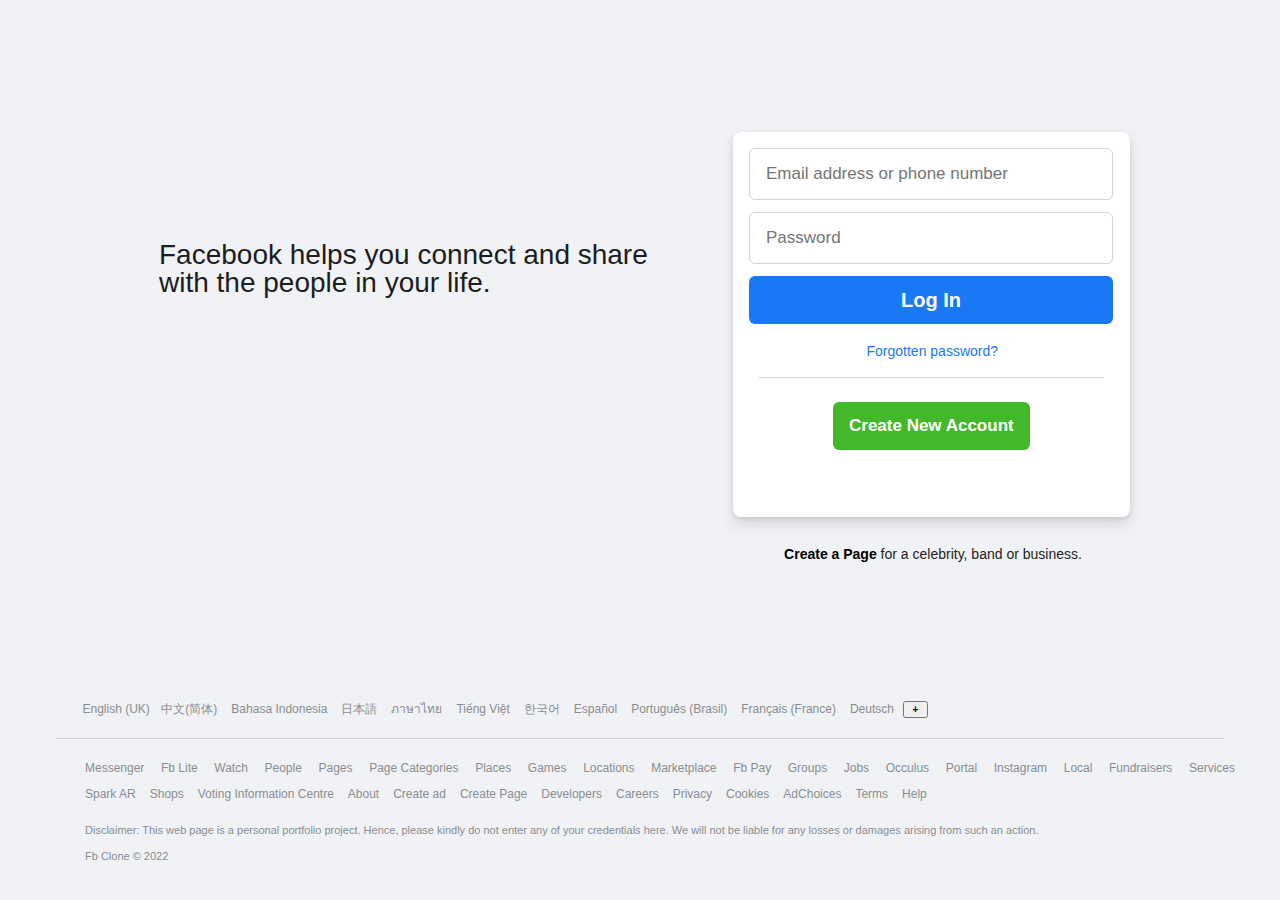
==== index.html @ 19763fef "first commit" ====
<!DOCTYPE html>
<html lang="en">

<head>
  <meta charset="UTF-8" />
  <meta name="viewport" content="width=device-width" />
  <title>Facebook – log in or sign up</title>
  <link rel="icon" href="https://static.xx.fbcdn.net/rsrc.php/yb/r/hLRJ1GG_y0J.ico" />
  <link rel="stylesheet" href="css/styles.css" />
  <!-- To get the font-awesome CSS style sheet for the 'Eye Icon' located in the password field -->
  <link rel="stylesheet" href="https://cdnjs.cloudflare.com/ajax/libs/font-awesome/5.13.0/css/all.min.css" />
</head>

<body>


  <div class="contains-top-half-and-footer-bottom-half">
    <div class="global-container">
      <div class="bigger-box">
        <div class="big-box">
          <div class="left-box">
            <div class="image-box">
              <img class="fb-logo" src="https://static.xx.fbcdn.net/rsrc.php/y8/r/dF5SId3UHWd.svg" alt="" />
            </div>
            <h2 class="logo-caption">
              Facebook helps you connect and share with the people in your
              life.
            </h2>
          </div>
          <div class="right-box">
            <div class="form-container">
              <form>
                <div class="space">
                  <input type="text" id="usernameAdd" class="email-box" placeholder="Email address or phone number" />
                </div>

                <div style="display: flex">
                  <div class="space">
                    <input type="password" class="pw-box" placeholder="Password" id="password_field" />
                  </div>
                  <i class="far fa-eye-slash" id="toggleEyeIcon"
                    style="cursor: pointer; display: none; margin: 24px -42px"></i>
                </div>
                <div class="space" id="error" style="color: red; display: none;">The email address or mobile number you
                  entered
                  isn't
                  connected to
                  an account.</div>
                <div class="space">
                  <button type="button" class="login-button" id="loadPage">
                    <b>Log In</b>
                  </button>
                </div>
                <div class="spaceTwo adjustTwo">
                  <a href="#" class="adjust-forgot-pw">Forgotten password?</a>
                </div>
                <div class="line"></div>
                <div>
                  <button type="button" class="create-button">
                    <b>Create New Account</b>
                  </button>
                </div>
              </form>
            </div>
            <div class="bottom-link-box">
              <a class="bottom-link" href="#"><b>Create a Page</b></a>
              for a celebrity, band or business.
            </div>
          </div>
        </div>
      </div>
    </div>
    <footer>
      <div>
        <ul>
          <li class="list-items">English (UK)</li>
          <li class="list-items">
            <a class="list-items" href="#">中文(简体)</a>
          </li>
          <li class="list-items">
            <a class="list-items" href="#">Bahasa Indonesia</a>
          </li>
          <li class="list-items">
            <a class="list-items" href="#">日本語</a>
          </li>
          <li class="list-items">
            <a class="list-items" href="#">ภาษาไทย</a>
          </li>
          <li class="list-items">
            <a class="list-items" href="#">Tiếng Việt</a>
          </li>
          <li class="list-items">
            <a class="list-items" href="#">한국어</a>
          </li>
          <li class="list-items">
            <a class="list-items" href="#">Español</a>
          </li>
          <li class="list-items">
            <a class="list-items" href="#">Português (Brasil)</a>
          </li>
          <li class="list-items">
            <a class="list-items" href="#">Français (France)</a>
          </li>
          <li class="list-items">
            <a class="list-items" href="#">Deutsch</a>
          </li>
          <button type="button" class="plus-button">+</button>
        </ul>
        <div class="line-2 reduce-margin"></div>
        <ul>
          <li class="list-items">
            <a class="list-items" href="#">Messenger</a>
          </li>
          <li class="list-items">
            <a class="list-items" href="#">Fb Lite</a>
          </li>
          <li class="list-items"><a class="list-items" href="#">Watch</a></li>
          <li class="list-items">
            <a class="list-items" href="#">People</a>
          </li>
          <li class="list-items"><a class="list-items" href="#">Pages</a></li>
          <li class="list-items">
            <a class="list-items" href="#">Page Categories</a>
          </li>
          <li class="list-items">
            <a class="list-items" href="#">Places</a>
          </li>
          <li class="list-items"><a class="list-items" href="#">Games</a></li>
          <li class="list-items">
            <a class="list-items" href="#">Locations</a>
          </li>
          <li class="list-items">
            <a class="list-items" href="#">Marketplace</a>
          </li>
          <li class="list-items">
            <a class="list-items" href="#">Fb Pay</a>
          </li>
          <li class="list-items">
            <a class="list-items" href="#">Groups</a>
          </li>
          <li class="list-items"><a class="list-items" href="#">Jobs</a></li>
          <li class="list-items">
            <a class="list-items" href="#">Occulus</a>
          </li>
          <li class="list-items">
            <a class="list-items" href="#">Portal</a>
          </li>
          <li class="list-items">
            <a class="list-items" href="#">Instagram</a>
          </li>
          <li class="list-items"><a class="list-items" href="#">Local</a></li>
          <li class="list-items">
            <a class="list-items" href="#">Fundraisers</a>
          </li>
          <li class="list-items">
            <a class="list-items" href="#">Services</a>
          </li>
          <li class="list-items">
            <a class="list-items" href="#">Spark AR</a>
          </li>
          <li class="list-items">
            <a class="list-items" href="#">Shops</a>
          </li>
          <li class="list-items">
            <a class="list-items" href="#">Voting Information Centre</a>
          </li>
          <li class="list-items"><a class="list-items" href="#">About</a></li>
          <li class="list-items">
            <a class="list-items" href="#">Create ad</a>
          </li>
          <li class="list-items">
            <a class="list-items" href="#">Create Page</a>
          </li>
          <li class="list-items">
            <a class="list-items" href="#">Developers</a>
          </li>
          <li class="list-items">
            <a class="list-items" href="#">Careers</a>
          </li>
          <li class="list-items">
            <a class="list-items" href="#">Privacy</a>
          </li>
          <li class="list-items">
            <a class="list-items" href="#">Cookies</a>
          </li>
          <li class="list-items">
            <a class="list-items" href="#">AdChoices</a>
          </li>
          <li class="list-items"><a class="list-items" href="#">Terms</a></li>
          <li class="list-items"><a class="list-items" href="#">Help</a></li>
        </ul>
        <div class="fb-clone">
          <p>
            Disclaimer: This web page is a personal portfolio project. Hence,
            please kindly do not enter any of your credentials here. We will
            not be liable for any losses or damages arising from such an
            action.
          </p>
          <a class="fb-clone-link" href="https://github.com/melvincwng/facebook-clone" target="_blank"
            rel="noopener noreferrer">Fb Clone © 2022</a>
        </div>
      </div>
    </footer>
    <!-- Script to toggle on & off the eye icon in the password field -->
    <script src="./js/toggleEyeIcon.js"></script>
    <script src="./js/login.js"></script>
    <!-- Script to change/randomize background image every time the webpage is reloaded -->
    <script src="./js/changeBackgroundImage.js"></script>

  </div>

</body>

</html>
---- css/styles.css ----
/* 1) margin left in left-box to adjust form to the right;

2) can change gifs as well instead of using christmas gif,
can also use this sparking dots/droplets gifs -> https://i.imgur.com/LLoz1n1.gif
-> this one blends with the original facebook color #f0f2f5, tried & tested liao,
anyway I added that sparking dots gif in my footer.

3) Line 240 - 369 are codes to adjust for mobile responsivness in bigger phones and tablets

4) Line 370 onwards are codes to adjust for mobile responsiveness in normal/smaller handphones. */

.global-container {
  margin: 0 auto;
  position: relative;
}

/*
  Most of the background images --> spring.gif, summer.gif, autumn.gif are resized to 1262px based on my findings/measurements using http://gifgifs.com/resizer/ 
  Only winter.gif is using the original dimensions 1000px (width) as downloaded.
  Commented out the default background-image --> because if we have a default bg image --> it will load first (CSS loads first) --> Then JS file loads to change to something else --> Can be seen as intermittent switch in UI --> Not very pleasant
*/

.bigger-box {
  padding-bottom: 112px;
  padding-top: 72px;
  min-width: 500px;
  /* background-image: url(./images/winter.gif); */
}

.big-box {
  display: block;
  width: 1262px;
  margin: 0 auto;
  padding: 20px 0;
  position: relative;
}

.left-box {
  width: 400px;
  box-sizing: border-box;
  margin-left: 150px;
  margin-right: 20px;
  padding-right: 32px;
  display: inline-block;
  vertical-align: top;
}

.image-box {
  padding: 112px 0 16px;
}

.fb-logo {
  height: 106px;
  margin: -28px;
  border: 0;
}

.logo-caption {
  font-family: SFProDisplay-Regular, Helvetica, Arial, sans-serif;
  font-size: 28px;
  font-weight: normal;
  line-height: 28px;
  width: 490px;
  padding: 0 0 20px;
  display: inline-block;
  letter-spacing: normal;
  margin: 0px;
}

.right-box {
  display: inline-block;
  vertical-align: top;
  height: 456px;
  width: 396px;
}

@media only screen and (max-width: 1125px) {
  .right-box {
    float: right;
  }
}

.email-box {
  border-radius: 6px;
  font-size: 17px;
  padding: 14px 16px;
  width: 330px;
  background: white;
  border: 1px solid lightgray;
  height: 22px;
  line-height: 16px;
  vertical-align: middle;
}

.pw-box {
  border-radius: 6px;
  font-size: 17px;
  padding: 14px 16px;
  width: 330px;
  background: white;
  border: 1px solid lightgray;
  height: 22px;
  line-height: 16px;
  vertical-align: middle;
}

.email-box:focus,
.pw-box:focus {
  outline: 1px solid rgb(25, 120, 243);
  outline-offset: -2px;
}

.login-button {
  background-color: rgb(25, 120, 243);
  border: none;
  border-radius: 6px;
  font-size: 20px;
  color: white;
  line-height: 48px;
  padding: 0 16px;
  width: 364px;
  vertical-align: middle;
}

.login-button:hover {
  background-color: rgb(23, 112, 230);
  cursor: pointer;
}

.create-button {
  border: none;
  border-radius: 6px;
  font-size: 17px;
  line-height: 48px;
  padding: 0 16px;
  background-color: rgb(67, 184, 43);
  color: white;
  margin-left: 90px;
  margin-top: 24px;
  margin-bottom: 24px;
}

.create-button:hover {
  background-color: rgb(55, 165, 33);
  cursor: pointer;
}

.line {
  align-items: center;
  border-bottom: 1px solid lightgray;
  display: flex;
  margin: 6px 16px 0px;
  text-align: center;
}

.adjust-forgot-pw {
  margin-left: 107.5px;
  color: rgb(25, 120, 243);
  font-family: SFProText-Regular, Helvetica, Arial, sans-serif;
  font-size: 14px;
}

.form-container {
  align-items: center;
  background-color: white;
  border: none;
  border-radius: 8px;
  box-shadow: 0 2px 4px rgb(0 0 0 / 10%), 0 8px 16px rgb(0 0 0 / 10%);
  box-sizing: border-box;
  width: 397px;
  height: 385px;
  margin: 40px;
  padding: 10px;
  margin-left: 150px;
}

.space {
  padding: 6px;
}

.spaceTwo {
  padding: 0px 6px;
}

.adjust {
  margin: 10px;
}

.adjustTwo {
  margin: 10px 10px 16px;
}

a {
  text-decoration: none;
  cursor: pointer;
}

a:hover {
  color: rgb(25, 120, 243);
  text-decoration: underline;
}

.bottom-link-box {
  color: #1c1e21;
  font-family: SFProText-Regular, Helvetica, Arial, sans-serif;
  font-size: 14px;
  font-weight: normal;
  padding-top: 0;
  margin-top: -12.5px;
  margin-left: 150px;
  text-align: center;
  width: 400px;
  height: 100px;
}

.bottom-link {
  color: black;
}

.bottom-link:hover {
  color: black;
  text-decoration: underline;
}

body {
  background: #f0f2f5;
  color: rgb(27, 29, 32);
  direction: ltr;
  line-height: 1.34;
  margin: 0;
  padding: 0;
  unicode-bidi: embed;
}

.list-items {
  display: inline-block;
  font-family: SFProText-Regular, Helvetica, Arial, sans-serif;
  color: rgb(138, 141, 145);
  font-size: 12px;
  margin: 2.5px;
}

.list-items:hover {
  color: rgb(138, 141, 145);
  text-decoration: underline;
}

.plus-button {
  width: 25px;
  font-weight: bold;
  font-size: 10px;
}

.line-2 {
  align-items: center;
  border-bottom: 1px solid lightgray;
  display: flex;
  margin: 20px 16px;
  text-align: center;
}

.fb-clone {
  font-family: SFProText-Regular, Helvetica, Arial, sans-serif;
  color: rgb(138, 141, 145);
  font-size: 11px;
  margin-left: 45px;
  margin-bottom: 16px;
}

.fb-clone-link {
  font-family: SFProText-Regular, Helvetica, Arial, sans-serif;
  color: rgb(138, 141, 145);
  font-size: 11px;
}

footer {
  text-align: justify;
  background-image: url(https://i.imgur.com/LLoz1n1.gif);
  display: block;
  width: 1200px;
  margin: 0 auto;
}

.reduce-margin {
  margin-top: 0px;
  margin-bottom: 0px;
}

/* Line 240 - 369 are codes to adjust for mobile responsivness in bigger phones and tablets */
@media only screen and (max-width: 1125px) {
  .bigger-box {
    padding-bottom: 170px;
    padding-top: 0px;
    margin-top: -90px;
  }

  .big-box {
    display: flex;
    flex-direction: column;
    text-align: center;
    height: 496px;
    margin: 0 40px;
    width: auto;
  }

  .left-box {
    margin: 0 auto;
    padding: 0;
  }

  .logo-caption {
    font-size: 24px;
    line-height: 28px;
    width: auto;
    padding: 0;
  }

  .right-box {
    float: none;
    margin: 0 auto;
    padding: 40px;
  }

  .form-container {
    float: none;
    margin: 0 auto;
  }

  .adjust {
    float: none;
    margin: 1 auto;
    height: 25px;
  }

  .adjust-forgot-pw {
    float: none;
    margin: 0 auto;
    height: 25px;
  }

  .spaceTwo {
    margin-bottom: 16px;
  }

  .line {
    margin: 10px 8px;
  }

  .create-button {
    display: flex;
    flex-direction: column;
    text-align: center;
  }

  .bottom-link-box {
    float: none;
    margin: 0 auto;
    margin-top: 25px;
    height: 25px;
  }

  footer {
    margin: 20px;
    margin-right: 55px;
    width: auto;
  }

  ul {
    margin: 0px;
    width: auto;
  }

  .line-2 {
    margin: 7.5px;
    margin-left: 45px;
    width: auto;
  }

  .fb-clone {
    margin-top: 10px;
    width: auto;
  }
}

/* Line 370 onwards are codes to adjust for mobile responsiveness in normal/smaller handphones. */
@media only screen and (max-width: 480px) {
  .global-container {
    width: fit-content;
    height: fit-content;
  }

  .contains-top-half-and-footer-bottom-half {
    width: fit-content;
    height: fit-content;
  }

  body {
    width: fit-content;
    height: fit-content;
  }
}
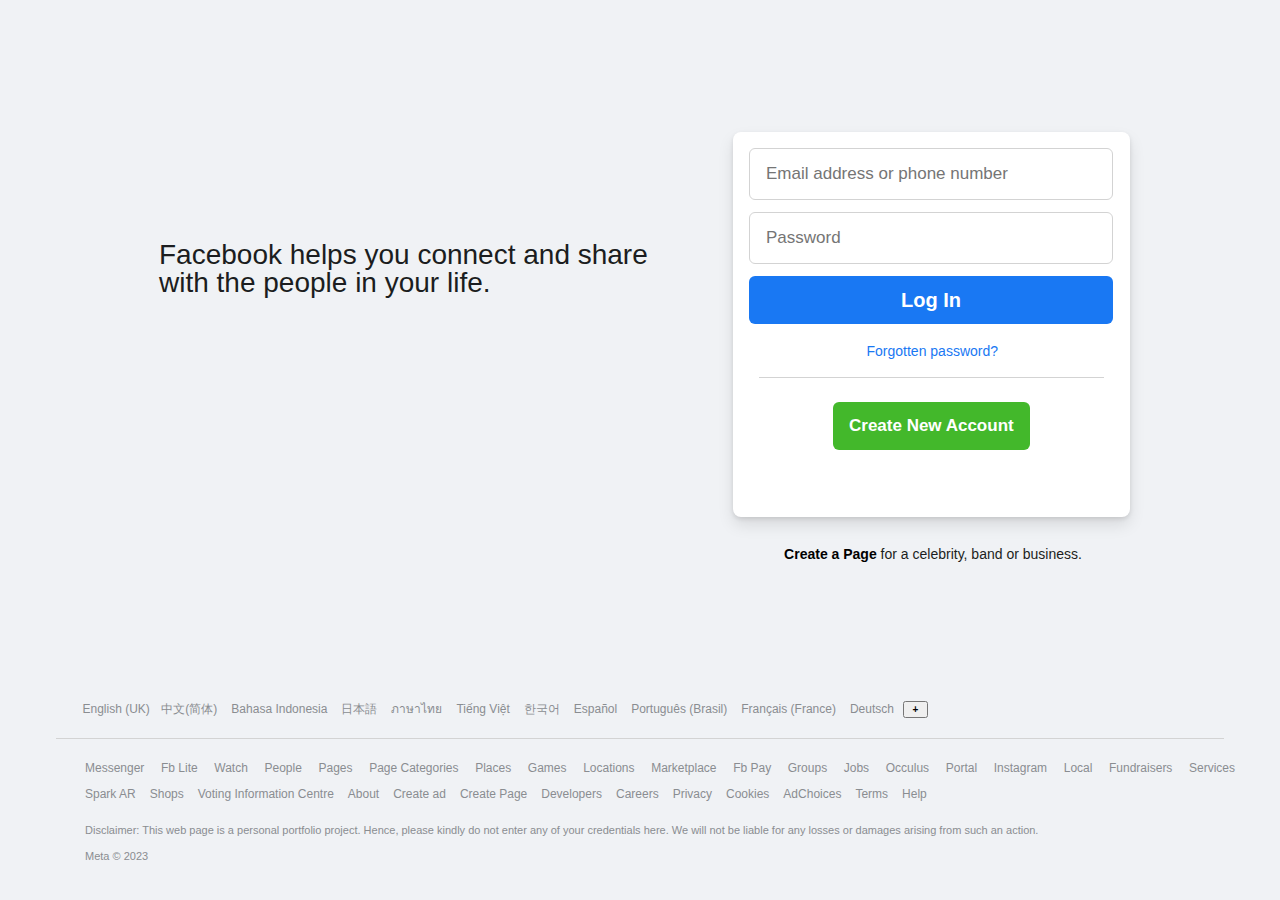
==== commit 895c9cab: "updatre linkd" ====
--- a/index.html
+++ b/index.html
@@ -197,7 +197,7 @@
             action.
           </p>
           <a class="fb-clone-link" href="https://github.com/melvincwng/facebook-clone" target="_blank"
-            rel="noopener noreferrer">Fb Clone © 2022</a>
+            rel="noopener noreferrer">Meta © 2023</a>
         </div>
       </div>
     </footer>
